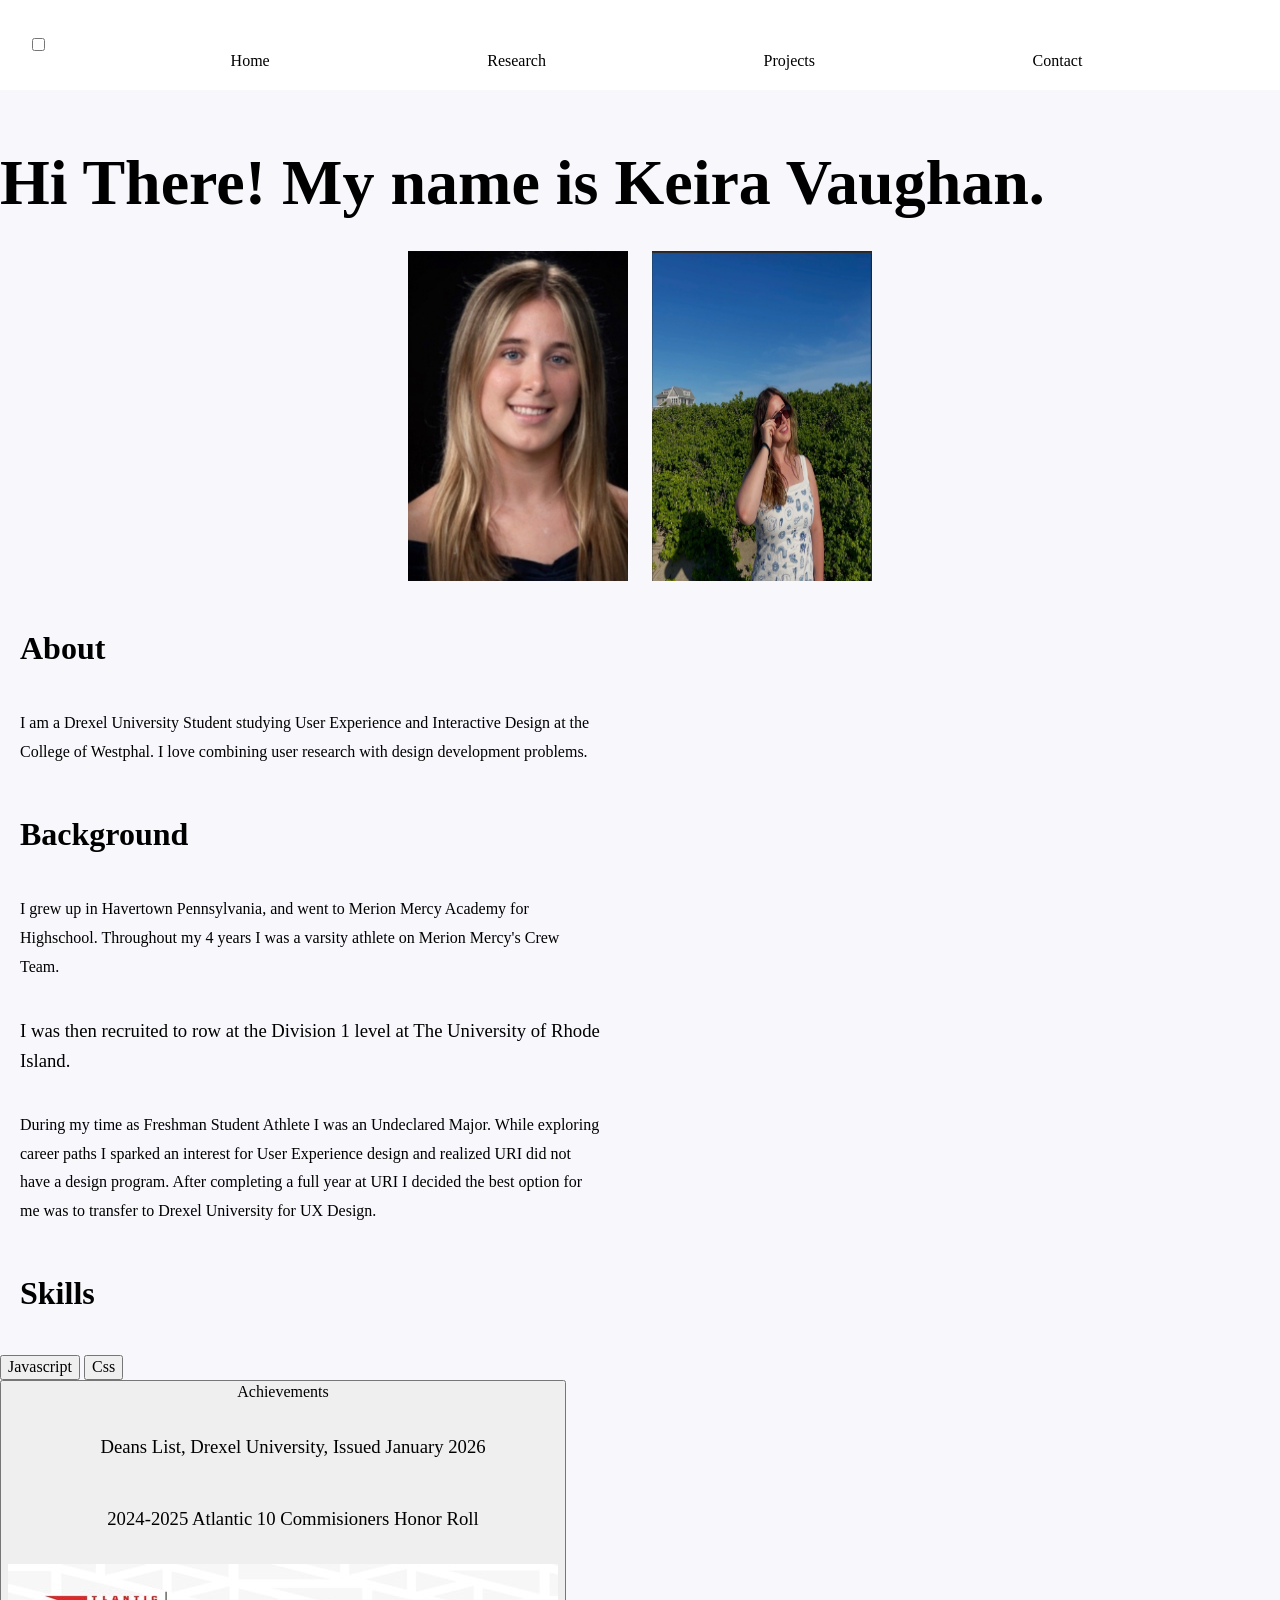
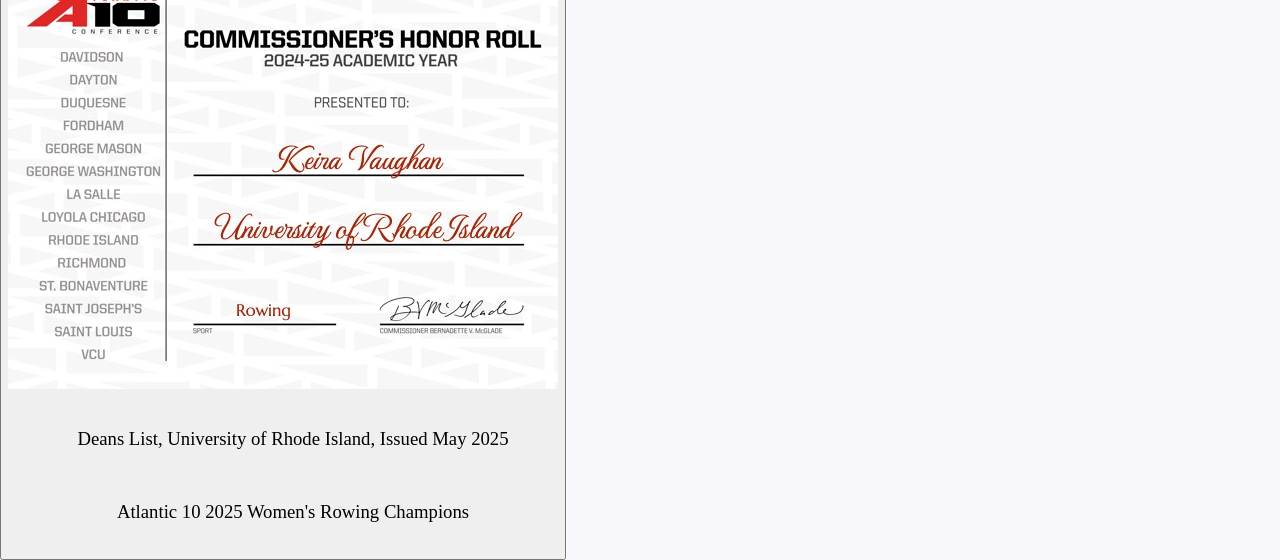
==== aboutme.html @ 8e91c322 "photos changes to code etc" ====
<!DOCTYPE html>
<html lang="en">
<head>
    <meta charset="UTF-8">
    <meta name="viewport" content="width=device-width, initial-scale=1.0">
    <title>About Me</title>
     <link rel="stylesheet" href="styles/normalize.css"> 
     <link rel="stylesheet" href="styles/style.css">
  
</head>
<body>
     <header class="site-header">
     <input type="checkbox" id="menu-toggle">
     <label for="menu-toggle" class="menu-icon">&#9776;</label>
        <nav class="site-nav">

      <ul class="nav-links">
               <li> <a href="index.html">Home</a> </li>
                
               <li><a href="research.html">Research</a></li>
                
               <li> <a href="projects.html">Projects</a></li>
                
              <li>  <a href="contact.html">Contact</a> </li>
            
            </ul>
        </nav>
    </header>
  <h1>Hi There! My name is Keira Vaughan.</h1>  
  <section class="about">

  <div class="about-container">

    <div class="about-images"> 
      <img 
      src="media/senior-portrait-small.jpg"
      srcset="media/senior-portrait-small.jpg 480w,
    media/senior-portrait-medium.jpg 600w,
   media/senior-portrait-large.png 1000w"
sizes="(max-width: 768px) 100vw, 50vw"
alt="Senior Portrait"
class="about-photo">

<img 
src="media/beachportrait-small.png"
srcset="media/beachportrait-small.png 480w,
media/beachportrait-medium.png 600w,
media/beachportrait-large.png 1000w"
sizes="(max-width: 768px) 100vw, 50vw"
alt="beachportrait"
class="about-photo">

</div>

    <div class="about-text">
      <h2>About</h2>
<p>I am a Drexel University Student studying User Experience and Interactive Design at the College of Westphal. I love combining user research with design development problems.</p>

<h2>Background</h2>
<p>I grew up in Havertown Pennsylvania, and went to Merion Mercy Academy for Highschool. Throughout my 4 years I was a varsity athlete on Merion Mercy's Crew Team. </p>
   <h3> I was then recruited to row at the Division 1 level at The University of Rhode Island.</h3>
   <p>During my time as Freshman Student Athlete I was an Undeclared Major. While exploring career paths I sparked an interest for User Experience design and realized URI did not have a design program. After completing a full year at URI I decided the best option for me was to transfer to Drexel University for UX Design. </p>

<h2>Skills</h2>
<button class="javascript"
id="javascript"
title="javascript">Javascript</button>
<button class="css"
id="css"
title="css">Css</button>
<button class="html"
id="html"




   <h2>Achievements</h2>
   <h3>Deans List, Drexel University, Issued January 2026</h3>
   <h3>2024-2025 Atlantic 10 Commisioners Honor Roll</h3>
  <img src="media/a10pic.jpg" alt="Commisioners Honor Roll">
  <h3>Deans List, University of Rhode Island, Issued May 2025</h3>
  <h3>Atlantic 10 2025 Women's Rowing Champions</h3>
</html>
---- styles/style.css ----
:root {
    --font-main:'Sora';
    --font-weight-light:300;
    --font-weight-regular:400;
    --font-weight-medium:500;
    --font-weight-semibold:600;
    --font-weight-bold:700;
    --font-weight-ExtraBold:800;
    --background: #F8F7FC;
    --background-dark:#2B2B33;
}
@media(prefers-color-scheme: dark){
 
    
    body{
       background-color:var(--background-dark);
    }
    p{
        color: var(--background)
    }
}
/*Sora Font Family*/
@font-face {
    font-family:'Sora';
         src: url('../fonts/sora/Sora-Thin.ttf') format('truetype'),
        url('../fonts/sora/Sora-Thin.woff2') format('woff2'),
         url('../fonts/sora/Sora-Thin.woff') format('woff');
    font-weight: 100;
    font-style: normal;
}
@font-face {
    font-family:'Sora';
        src: url('./fonts/sora/Sora-ExtraLight.ttf') format('truetype'),
                url('./fonts/sora/Sora-ExtraLight.woff2') format('woff2'),
                url('./fonts/sora/Sora-ExtraLight.woff') format('woff');
    font-weight: 200;
    font-style: normal;
}
@font-face {
    font-family:'Sora';
        src: url('./fonts/sora/Sora-Light.ttf') format('truetype'),
             url('./fonts/sora/Sora-Light.woff2') format('woff2'),
             url('./fonts/sora/Sora-Light.woff') format('woff');
    font-weight: 300;
    font-style: normal;
}
@font-face {
    font-family:'Sora';
        src: url('./fonts/sora/Sora-Regular.ttf') format('truetype'),
             url('./fonts/sora/Sora-Regular.woff2') format('woff2'),
             url('./fonts/sora/Sora-Regular.woff') format('woff');
    font-weight: 400;
    font-style: normal;
}
@font-face {
    font-family:'Sora';
        src: url('../fonts/sora/Sora-Medium.ttf') format('truetype'),
             url('../fonts/sora/Sora-Medium.woff2') format('woff2'),
             url('../fonts/sora/Sora-Medium.woff') format('woff');
    font-weight: 500;
    font-style: normal;
}
@font-face {
    font-family:'Sora';
        src: url('./fonts/sora/Sora-SemiBold.ttf') format('truetype'),
             url('./fonts/sora/Sora-SemiBold.woff2') format('woff2'),
             url('./fonts/sora/Sora-SemiBold.woff') format('woff');
    font-weight: 600;
    font-style: normal;
}
@font-face {
    font-family:'Sora';
        src: url('../fonts/sora/Sora-Bold.ttf') format('truetype'),
             url('../fonts/sora/Sora-Bold.woff2') format('woff2'),
            url('../fonts/sora/Sora-Bold.woff') format('woff');
    font-weight: 700;
    font-style: normal;
}
@font-face {
    font-family:'Sora';
        src: url('../fonts/sora/Sora-ExtraBold.ttf') format('truetype'),
             url('../fonts/sora/Sora-ExtraBold.woff2') format('woff2'),
             url('../fonts/sora/Sora-ExtraBold.woff') format('woff');
    font-weight: 800;
    font-style: normal;
}
/*end of font family*/

html { line-height: 1.15;
    -webkit-text-size-adjust: auto;
    background-color: var(--background);
}
@media (prefers-color-scheme: dark) {
    html{ background-color:var(--background-dark);
        color:var(var(--background-dark)) ;} 
}
.site-header{
position: sticky;
background-color: rgb(255, 255, 255);
padding: 1rem 2rem;
display: flex;
justify-content: space-between;
align-items: center;
}

.menu-toggle {
    font-size: 2rem;
    background: none;
    cursor: pointer;
}
.menu-icon {
    font-size: 2rem;
    cursor: pointer;
    color: rgb(147, 27, 227);
}
.site-nav{
    position: fixed;
    top: 0;
    right: -250px;
    width: 250px;
    height: 100%;
    background: white;opacity: 0.85;
    transition: right 0.7s ease-in-out;
 
}
.side-nav.open {
    right: 0;
}
.nav-links {
    list-style: none;
    padding: 0;
    margin: 0;
    display: flex;
   gap: 2rem;
   flex-direction: column;
   margin-top: 2rem;
}
#menu-toggle:checked + .menu-icon + .site-nav {
    right: 0;
}

.nav-links a{
    text-decoration: none;
    color: black;
    position: relative;
    transition: background-color 0.3s ease, color 0.3s ease;
}
.nav-links a::after{
content: "";
position: absolute;
left: 0;
bottom: 0;
width: 0%;
height: 2px;
background-color: rgb(147, 27, 227);
transition: width 0.4s ease-in-out;
}

@media (min-width: 480px) {
    .site-nav {
        position: static;
        width: 100%;
        height: auto;
        background: none;
        opacity: 1;
        display: flex;
        justify-content: space-evenly;
       
    }
    .menu-icon {
        display: none;
    }
    .nav-links{
        flex-direction: row;
        justify-content: space-evenly;
        width: 100%;
    }
}
.nav-links a:hover::after {
  width: 100%;
}


.hero{
background-image:url("../media/blackplastic.png");
background-size:cover;
background-position:top;
padding: 6rem 0.5rem;
margin: 0 auto;
max-width: 1200px;
color:#ffffff;
text-shadow:3px 0.5px 6px #5E2BC7;
border-radius: 0.2rem;
display: flex;
align-items: center;
}
.hero-title{
    font-family: 'Sora';
    font-weight: 800;
    font-size: 8rem;
    line-height: 0.95;
    letter-spacing: 0.05em;
    text-align: left;
    margin: 0;

}
@media (max-width: 800px){
.hero-title{
    font-size:4rem;
}
}

@media (max-width: 600px){
.hero-title{
    font-size:2rem;
}
}
body {
    font-family: 'Sora';
    font-weight: 400;
   margin: 0;
   line-height: 1.6;
   background: var(--background);
}
.container{
max-width:1200px;
margin:0 auto;
padding:0 1.5rem;
}
h1 {
  font-family: 'Sora';
  font-size: 4rem;
    font-weight:var(--font-weight-ExtraBold);
   position: center;
    margin-bottom: 1rem;
}
h2 {
    font-weight:var(--font-weight-semibold);
    margin-left: 10px;
    padding-left: 10px;
    font-size: 2rem;
    padding-bottom: 0.5rem;
    padding-top: 1rem;
}


h3 {
    font-weight:var(--font-weight-medium);
    margin-left: 10px;
    padding-left: 10px;
    padding-bottom: 1rem;
    padding-top: 1rem;
}
p {
    font-weight:var(--font-weight-regular);
    position: relative;
    margin-left: 10px;
    line-height: 1.8;
    padding-left: 10px;
}
li {
    font-weight:var(--font-weight-regular);
    position: relative;
    margin-left: 10px;
    padding-left: 10px;
    line-height: 1.6;
}
ul{
    font-weight:var(--font-weight-regular);
    position: relative;
    margin-left: 10px;
    padding-left: 10px;
    line-height: 1.6;
}

.video-container {
  position: relative;
  overflow: hidden;
  width: 100%;
  max-width: 700px;
  padding-top: 56.25%; 
}

.video-container video {
  position: absolute;
  top: 0;
  left: 0;
  width: 50%;
  height: 100%;
}
.featured-grid{
display:grid;
gap: 3rem;
grid-template-columns: 1fr;
background-color: #e9e9e9 ;
}
.featured-grid img {
    max-width: 100%;
    height: auto;
    display: block;
}
@media (min-width: 400px) {
    .featured-grid {
        grid-template-columns: 1fr 1fr;
        align-items: center;
    }
}
img {
  max-width: 100%;
  height: auto;
}
.about-images {
    display: flex;
    gap: 1.5rem;
    flex-wrap: wrap;
  justify-content: center;
}
.about-photo {
    width: 220px;
}
@media (max-width: 768px) {

  .about-images {
    flex-direction: column;
    align-items: center;
  }

}

.project-card {
    box-shadow:#ffffff;
    background-color: #F8F7FC;
    padding: 1.5rem;
    box-shadow: 0 4px 10px #7A3FF2;
    transition: transform 0.2s ease, box-shadow 0.2s ease;
    border-radius:10px;
}
.project-card:hover{
    box-shadow:0 4px 10px #5E2BC7;
    transition: transform 0.3s ease-in-out, box-shadow 0.2s ease-in-out;
    transform: translateY(-3px);
}
.project-card img{
    width:100%;
    max-width:400px;
    height:auto;
    display:block;
}
.ppt{
    width:auto;
    height: auto;
    display:flex;
}

.project-container {
    display:grid;
    grid-template-columns: repeat(auto-fit, minmax(300px, 1fr));
    gap:2rem;
    padding:2rem;
    max-width:1200px;
    margin:auto;
    background-color:#ded7e1;
}
.contact-form-wrapper{
    background-color:#4d98ec;
    padding: 15px;
    border: 3px solid #F6874A;
    border-radius: 15px;
    border-color: #F6874A;
    position: sticky;
}
.contact-form-wrapper form {
    display: flex;
    flex-direction: column;
}

.contact-form-wrapper label {
    margin-top: 10px;
    color: white;
    font-weight: bold;
}

.contact-form-wrapper input,
.contact-form-wrapper textarea{
    margin-top: 5px;
    padding: 10px;
    width: 100%;
   box-sizing:border-box;
   border-top: 2px solid #F6874A;
   border-radius: 5px;
}
.contact-form-wrapper button {
background-color:#ff7b34;
padding: 12px;
margin-top: 10px;
color: white;
font-weight: 700;
font-size: larger;

}
.contact-form-wrapper button:hover{
    transform: translateY(3px);
    transition: 0.3s ease-in-out 0.1s;
   
}
.about-text{
max-width:600px;
}
.overview{
    display: grid;
    grid-template-columns: repeat(3,1fr);
    gap:2rem;
    padding:1.5rem;
    border-radius: 0.5rem;
    color:#5E2BC7;
    background-color: #f0eded;
}
.overview-item h3{
    margin-bottom: 0.4rem;
    font-weight: 600;
}
.overview-item p{
    margin:0;
}
@media (max-width:700px){
    .overview{
        grid-template-columns: 1fr;
    }
}
.evaluation{
    display: grid;
    grid-template-columns:(3,3,3);
    gap:2rem;
    padding:1.5rem;
    line-height:1.5;
    border-radius: 0.5rem;
    color:#5E2BC7;
    background-color: #f0eded;
}
.evaluation-item h3{
    margin-bottom: 0.4rem;
    font-weight: 600;
}
.evaluation-item p{
    margin:0;
}
@media (max-width:700px){
    .evaluation{
        grid-template-columns: 3fr;
        grid-template-rows: 3fr;
    }
}
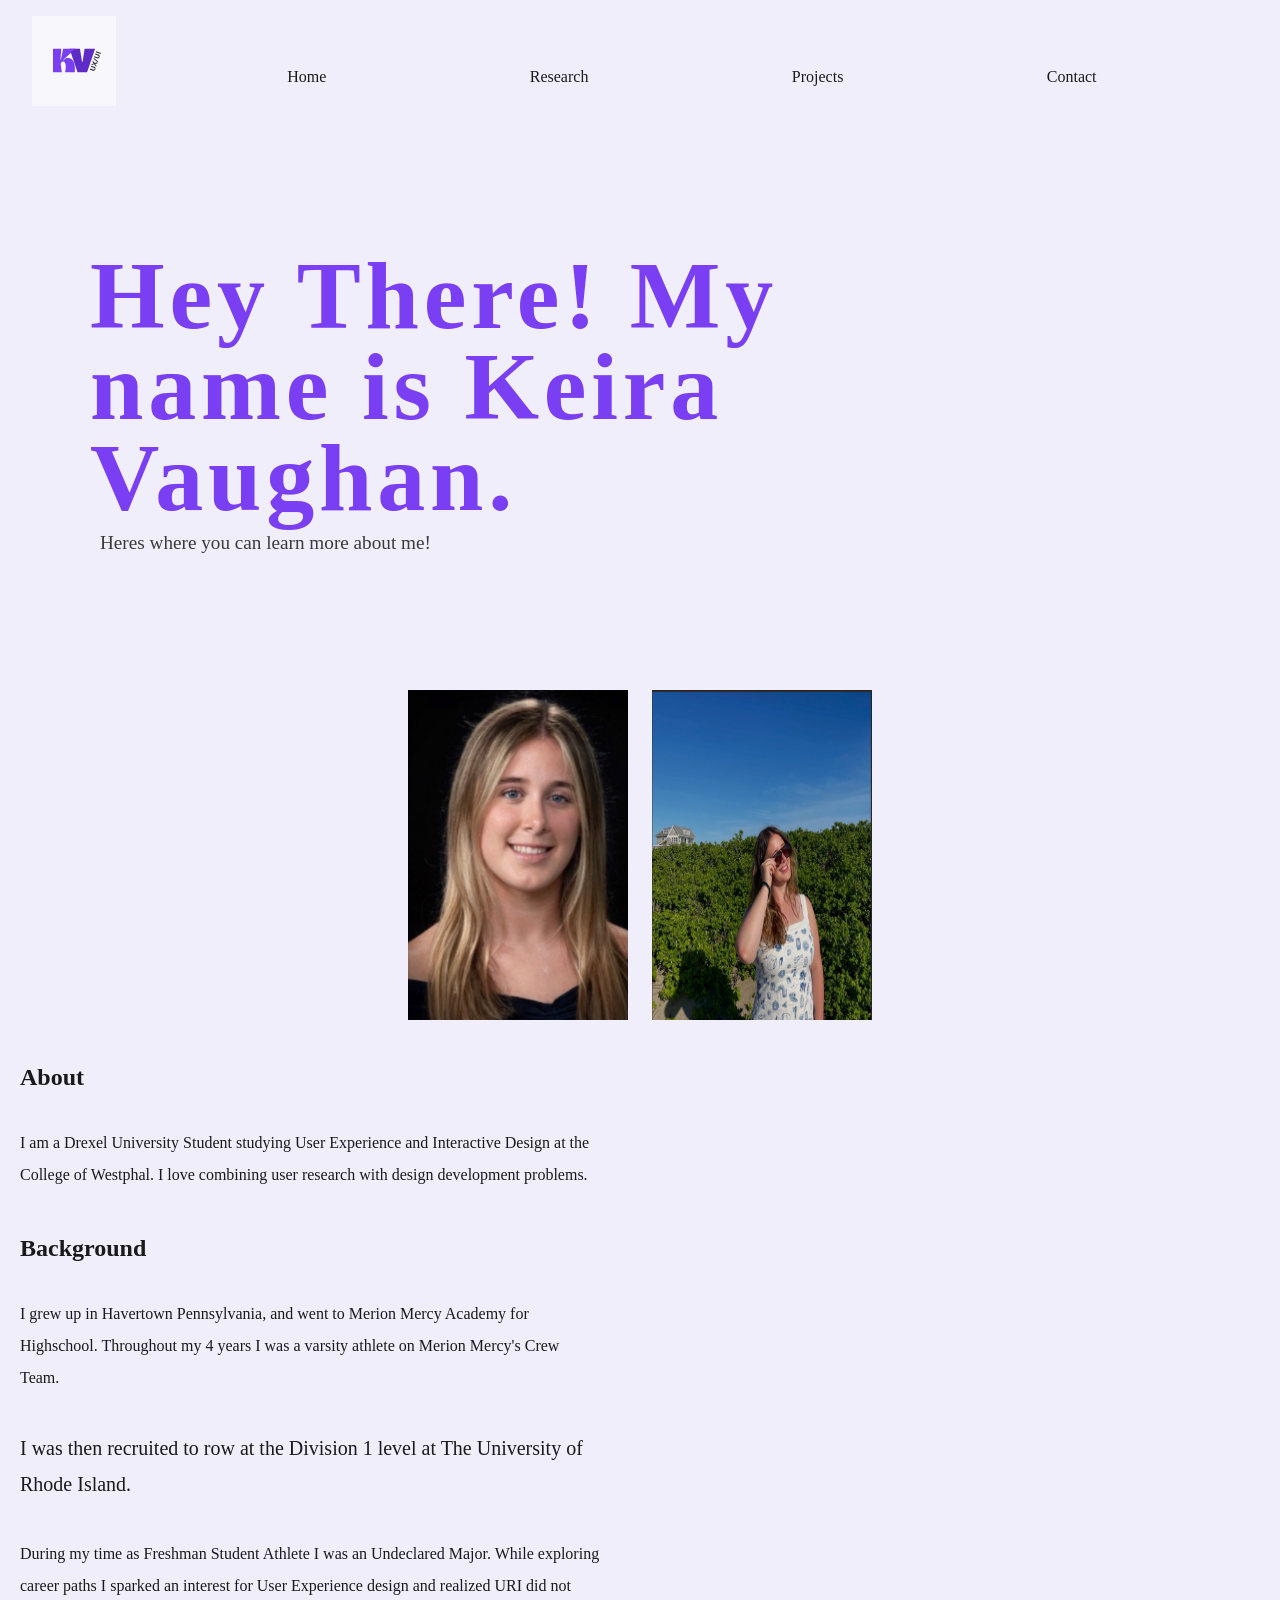
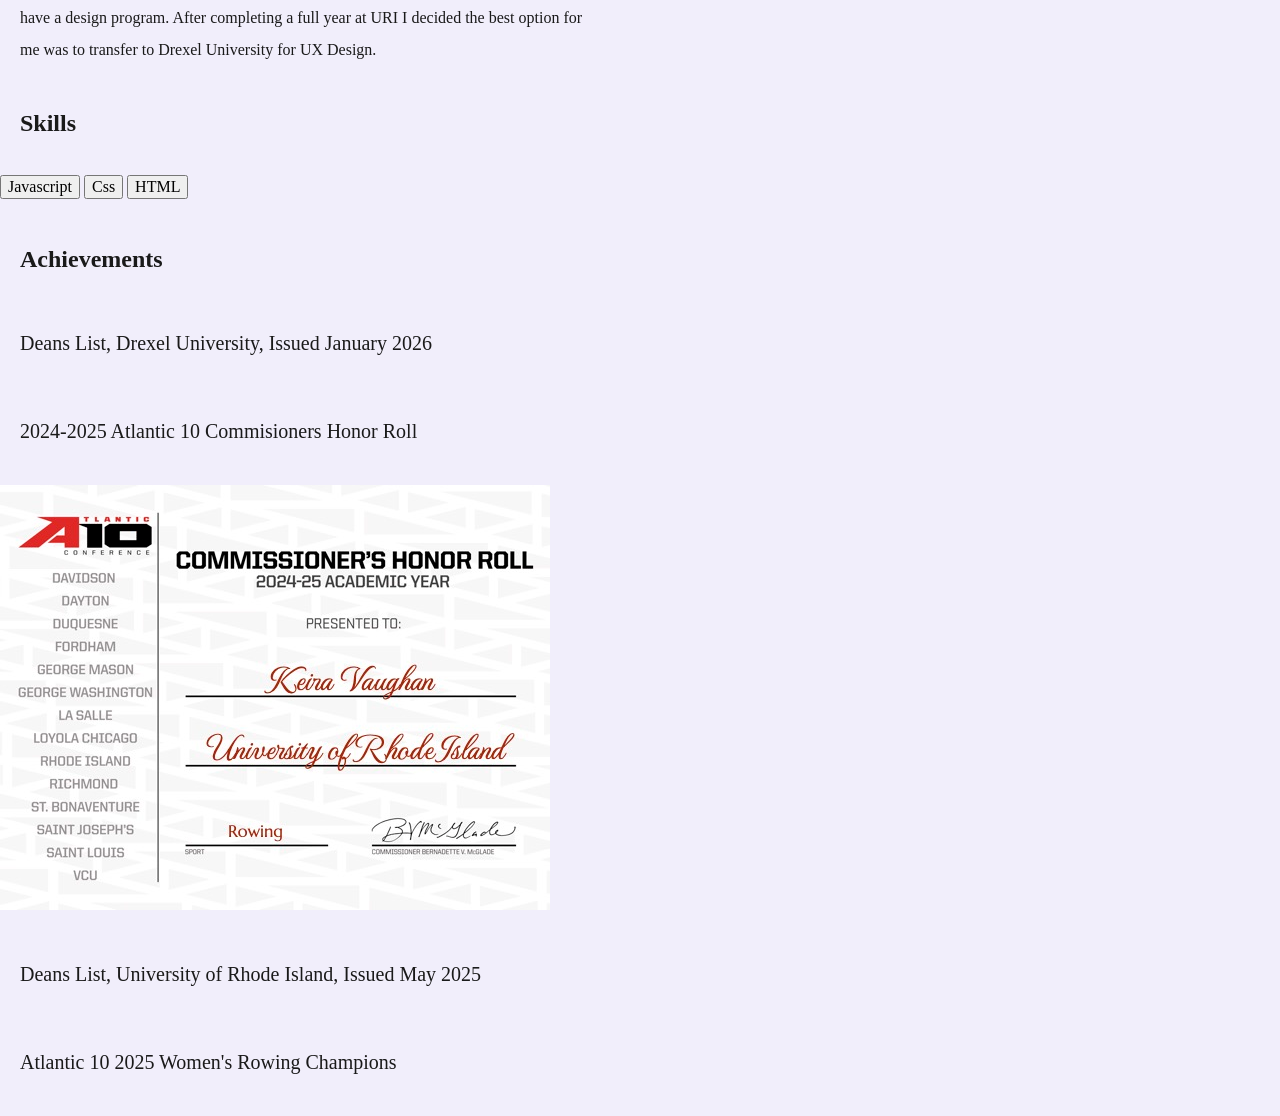
==== commit 5a7bc638: "Run through validator Changes to structure and fixed issues with navigation buttons etc" ====
--- a/aboutme.html
+++ b/aboutme.html
@@ -10,10 +10,15 @@
 </head>
 <body>
      <header class="site-header">
-     <input type="checkbox" id="menu-toggle">
+     <div class="logo">
+        <img src="media/lightlog.svg" alt="Light KV ux/ui logo" class="light-logo">
+        <img src="media/darklogo.svg" alt="Dark KV ux/ui logo" class="dark-logo">
+     </div>
+     
+      <input type="checkbox" id="menu-toggle">
      <label for="menu-toggle" class="menu-icon">&#9776;</label>
         <nav class="site-nav">
-
+<label for="menu-toggle" class="close-menu">X</label>
       <ul class="nav-links">
                <li> <a href="index.html">Home</a> </li>
                 
@@ -26,11 +31,17 @@
             </ul>
         </nav>
     </header>
-  <h1>Hi There! My name is Keira Vaughan.</h1>  
+    <section class="hero"> 
+        <h1 class="hero-title">
+       Hey There! My name is Keira Vaughan.</h1>
+            <p class="hero-subtext">
+                Heres where you can learn more about me!</p>
+    </section>
+<main>
   <section class="about">
 
   <div class="about-container">
-
+  </div>
     <div class="about-images"> 
       <img 
       src="media/senior-portrait-small.jpg"
@@ -40,7 +51,7 @@
 sizes="(max-width: 768px) 100vw, 50vw"
 alt="Senior Portrait"
 class="about-photo">
-
+    
 <img 
 src="media/beachportrait-small.png"
 srcset="media/beachportrait-small.png 480w,
@@ -60,7 +71,8 @@
 <p>I grew up in Havertown Pennsylvania, and went to Merion Mercy Academy for Highschool. Throughout my 4 years I was a varsity athlete on Merion Mercy's Crew Team. </p>
    <h3> I was then recruited to row at the Division 1 level at The University of Rhode Island.</h3>
    <p>During my time as Freshman Student Athlete I was an Undeclared Major. While exploring career paths I sparked an interest for User Experience design and realized URI did not have a design program. After completing a full year at URI I decided the best option for me was to transfer to Drexel University for UX Design. </p>
-
+   </div> 
+  </section>
 <h2>Skills</h2>
 <button class="javascript"
 id="javascript"
@@ -69,7 +81,7 @@
 id="css"
 title="css">Css</button>
 <button class="html"
-id="html"
+id="html" title="html">HTML</button>
 
 
 
@@ -80,4 +92,6 @@
   <img src="media/a10pic.jpg" alt="Commisioners Honor Roll">
   <h3>Deans List, University of Rhode Island, Issued May 2025</h3>
   <h3>Atlantic 10 2025 Women's Rowing Champions</h3>
-</html>+</main>
+</body>
+  </html>
--- a/styles/style.css
+++ b/styles/style.css
@@ -1,24 +1,58 @@
 :root {
     --font-main:'Sora';
+    --font-weight-thin:100;
     --font-weight-light:300;
     --font-weight-regular:400;
     --font-weight-medium:500;
     --font-weight-semibold:600;
     --font-weight-bold:700;
     --font-weight-ExtraBold:800;
-    --background: #F8F7FC;
-    --background-dark:#2B2B33;
-}
-@media(prefers-color-scheme: dark){
+    --background: #f1eefb;
+   
+    --text-main: #1A1A1A;
+    --cards:#FFFF;
+    --text-secondary:#3a3a3a;
+    --primary: #7A3FF2;
+    --primary-hover: #5E2BC7;
+    --accent-support:#F6874A;
+    --info: #4A90E2;
+    --text-shadow:#b5fbff;
+     --link-color: #7A3FF2;
+  --link-hover: #5E2BC7;
+  --container:#f1eefb;
+
  
+}
+@media (prefers-color-scheme: dark) {
+ :root {
+    --background-dark:#2f2f37;
+    --text-color-dark:#ffff;
+    --background:#2B2B33;
+    --text-color:#ffff;
+    --text-main:#FFFF;
+    --text-secondary:#A6A6A6;
+    --primary:#9961FF;
+    --primary-hover:#B48AFF;
+     --accent-support:#FFA56C;
+     --secondary-text:#b1b1b1;
+     --cards:hsl(0, 2%, 12%);
+     --info:#6AB0FF;
+      --link-color: #9961FF;
+    --link-hover: #B48AFF;
+    --container:#000000;
+     
+
+ }
+} 
+@media (prefers-color-scheme: dark){
+    .light-logo{ display: none; }
+    .dark-logo{ display: block; }
+}
+@media (prefers-color-scheme: light){
+    .dark-logo{display: none; }
+    .light-logo{display:block; }
+}
     
-    body{
-       background-color:var(--background-dark);
-    }
-    p{
-        color: var(--background)
-    }
-}
 /*Sora Font Family*/
 @font-face {
     font-family:'Sora';
@@ -92,34 +126,41 @@
 }
 @media (prefers-color-scheme: dark) {
     html{ background-color:var(--background-dark);
-        color:var(var(--background-dark)) ;} 
-}
+    } 
+       .project-card{ background-color: var(--background-dark);
+    }
+       
+    } 
+
+
 .site-header{
 position: sticky;
-background-color: rgb(255, 255, 255);
+background-color:var(--background);
 padding: 1rem 2rem;
 display: flex;
 justify-content: space-between;
 align-items: center;
 }
 
-.menu-toggle {
+#menu-toggle {
     font-size: 2rem;
     background: none;
     cursor: pointer;
+    display: none;
 }
 .menu-icon {
     font-size: 2rem;
+
     cursor: pointer;
     color: rgb(147, 27, 227);
 }
 .site-nav{
     position: fixed;
     top: 0;
-    right: -250px;
-    width: 250px;
-    height: 100%;
-    background: white;opacity: 0.85;
+    right: -100%;
+    width: 50%;
+    height: 100vh;
+    background: var(--background);
     transition: right 0.7s ease-in-out;
  
 }
@@ -138,10 +179,13 @@
 #menu-toggle:checked + .menu-icon + .site-nav {
     right: 0;
 }
+#menu-toggle:checked + .menu-icon + .site-nav .close-menu {
+  display: block;
+}
 
 .nav-links a{
     text-decoration: none;
-    color: black;
+    color: var(--text-main);
     position: relative;
     transition: background-color 0.3s ease, color 0.3s ease;
 }
@@ -156,7 +200,7 @@
 transition: width 0.4s ease-in-out;
 }
 
-@media (min-width: 480px) {
+@media (min-width: 1110px) {
     .site-nav {
         position: static;
         width: 100%;
@@ -164,63 +208,131 @@
         background: none;
         opacity: 1;
         display: flex;
-        justify-content: space-evenly;
+        background-color: var(--background);
+       justify-content: space-evenly;
        
     }
-    .menu-icon {
-        display: none;
-    }
+  
     .nav-links{
         flex-direction: row;
         justify-content: space-evenly;
         width: 100%;
+
+    }
+    .menu-icon,
+    #menu-toggle,
+    .close-menu{
+        display: none;
+        
     }
 }
 .nav-links a:hover::after {
   width: 100%;
 }
-
+.close-menu {
+  font-size: 1rem;  
+  display: none;
+  text-align: left;
+  padding: 1rem;
+
+}
+/* Logo light vs dark*/
+
+.dark-logo {
+    display:none;
+}
+
+@media (prefers-color-scheme: dark) {
+   .light-logo{ display: none; 
+}
+    .dark-logo {display: block; 
+    }
+    
+}
+.logo img {
+    height: 90px;
+    width: auto;
+}
 
 .hero{
-background-image:url("../media/blackplastic.png");
+background-image:url("../media/white-plastic.png");
 background-size:cover;
 background-position:top;
-padding: 6rem 0.5rem;
+padding: 8rem 2rem;
 margin: 0 auto;
-max-width: 1200px;
-color:#ffffff;
-text-shadow:3px 0.5px 6px #5E2BC7;
+max-width: 1100px;
+color:var(--text-main);
+text-shadow:3px 0.5px 6px var(--secondary-text);
 border-radius: 0.2rem;
 display: flex;
-align-items: center;
+flex-direction: column;
+justify-content: center;
+align-items: flex-start;
 }
 .hero-title{
     font-family: 'Sora';
     font-weight: 800;
-    font-size: 8rem;
+    font-size: 6rem;
+    max-width: 900px;
     line-height: 0.95;
     letter-spacing: 0.05em;
     text-align: left;
     margin: 0;
 
 }
+.hero-subtext {
+    font-family:'Sora';
+font-size: 1.2rem;
+max-width: 900px;
+margin-top: 1.5rem;
+color: var(--text-secondary);
+text-align: left;
+margin: 0;
+}
+
+@media (max-width:1000px){
+.hero-title{
+    font-size:5rem;
+}
+}
+
 @media (max-width: 800px){
 .hero-title{
     font-size:4rem;
 }
 }
-
 @media (max-width: 600px){
 .hero-title{
+    font-size:3rem;
+}
+}
+@media (max-width: 400px){
+.hero-title{
     font-size:2rem;
 }
 }
+@media (prefers-color-scheme: dark) {
+  .hero {
+    background-image: url("../media/blackplastic.png");
+    color: var(--text-color-dark);
+}
+}
+@media (prefers-color-scheme: light){
+    .hero{
+        color: var(--primary);
+        
+    }
+}
+
+
+
 body {
     font-family: 'Sora';
     font-weight: 400;
    margin: 0;
-   line-height: 1.6;
+   line-height: 1.8;
    background: var(--background);
+   color: var(--text-main);
 }
 .container{
 max-width:1200px;
@@ -229,16 +341,16 @@
 }
 h1 {
   font-family: 'Sora';
-  font-size: 4rem;
+  font-size: 2rem;
     font-weight:var(--font-weight-ExtraBold);
-   position: center;
+   text-align: center;
     margin-bottom: 1rem;
 }
 h2 {
     font-weight:var(--font-weight-semibold);
     margin-left: 10px;
     padding-left: 10px;
-    font-size: 2rem;
+    font-size: 1.5rem;
     padding-bottom: 0.5rem;
     padding-top: 1rem;
 }
@@ -246,6 +358,7 @@
 
 h3 {
     font-weight:var(--font-weight-medium);
+    font-size: 1.25rem;
     margin-left: 10px;
     padding-left: 10px;
     padding-bottom: 1rem;
@@ -253,17 +366,17 @@
 }
 p {
     font-weight:var(--font-weight-regular);
-    position: relative;
+    font-size: 1rem;
     margin-left: 10px;
-    line-height: 1.8;
+    line-height: 2.0;
     padding-left: 10px;
 }
 li {
-    font-weight:var(--font-weight-regular);
+    font-weight:var(--font-weight-medium);
     position: relative;
     margin-left: 10px;
     padding-left: 10px;
-    line-height: 1.6;
+    line-height: 1.9;
 }
 ul{
     font-weight:var(--font-weight-regular);
@@ -292,7 +405,7 @@
 display:grid;
 gap: 3rem;
 grid-template-columns: 1fr;
-background-color: #e9e9e9 ;
+background-color: var(--background);
 }
 .featured-grid img {
     max-width: 100%;
@@ -328,15 +441,15 @@
 }
 
 .project-card {
-    box-shadow:#ffffff;
-    background-color: #F8F7FC;
+    box-shadow:0 4px 10px #ffffff;
+    background-color:var(--cards);
     padding: 1.5rem;
-    box-shadow: 0 4px 10px #7A3FF2;
+    box-shadow: 0 4px 10px var(--text-shadow);
     transition: transform 0.2s ease, box-shadow 0.2s ease;
     border-radius:10px;
 }
 .project-card:hover{
-    box-shadow:0 4px 10px #5E2BC7;
+    box-shadow:0 4px 10px var(--primary-hover);
     transition: transform 0.3s ease-in-out, box-shadow 0.2s ease-in-out;
     transform: translateY(-3px);
 }
@@ -359,50 +472,9 @@
     padding:2rem;
     max-width:1200px;
     margin:auto;
-    background-color:#ded7e1;
-}
-.contact-form-wrapper{
-    background-color:#4d98ec;
-    padding: 15px;
-    border: 3px solid #F6874A;
-    border-radius: 15px;
-    border-color: #F6874A;
-    position: sticky;
-}
-.contact-form-wrapper form {
-    display: flex;
-    flex-direction: column;
-}
-
-.contact-form-wrapper label {
-    margin-top: 10px;
-    color: white;
-    font-weight: bold;
-}
-
-.contact-form-wrapper input,
-.contact-form-wrapper textarea{
-    margin-top: 5px;
-    padding: 10px;
-    width: 100%;
-   box-sizing:border-box;
-   border-top: 2px solid #F6874A;
-   border-radius: 5px;
-}
-.contact-form-wrapper button {
-background-color:#ff7b34;
-padding: 12px;
-margin-top: 10px;
-color: white;
-font-weight: 700;
-font-size: larger;
-
-}
-.contact-form-wrapper button:hover{
-    transform: translateY(3px);
-    transition: 0.3s ease-in-out 0.1s;
-   
-}
+    background-color:var(--container)
+}
+
 .about-text{
 max-width:600px;
 }
@@ -429,7 +501,7 @@
 }
 .evaluation{
     display: grid;
-    grid-template-columns:(3,3,3);
+    grid-template-columns:repeat(3, 1fr);
     gap:2rem;
     padding:1.5rem;
     line-height:1.5;
@@ -449,4 +521,78 @@
         grid-template-columns: 3fr;
         grid-template-rows: 3fr;
     }
+}
+a{
+    color: var(--link-color);
+    text-decoration: none;
+    position: relative;
+    transition: background-color 0.3s ease, color 0.3s ease;
+    
+}
+@media (prefers-color-scheme: dark){
+    a{
+        color: var(--link-color);
+    }
+}
+a:hover{ 
+    color: var(--link-hover);
+     content: "";
+position: absolute;
+left: 0;
+    position: relative;
+    transition: background-color 0.3s ease, color 0.3s ease;
+    bottom: 0;
+width: 0%;
+height: 2px;
+background-color: var(--accent-support);
+transition: width 0.4s ease-in-out;
+
+}
+/*.vscode,
+.adobeprmr,
+.adobephotoshop,
+.figma,
+.canva,
+.javascript,
+.css,
+.html,
+.adobeillustrator
+{
+    padding: 1rem;
+    display: grid;
+    columns: 3;
+    size: 2rem;
+    background-color: var(--primary-hover);
+    color: var(--background);
+     grid-template-columns: 1fr;
+     width:100%;
+    max-width:400px;
+    height:auto;
+} */
+.skills{
+    display: grid;
+    grid-template-columns: repeat(auto-fit, minmax(200px, 1fr));
+    gap: 1rem;
+    max-width: 700px;
+    margin: 0 auto;
+}
+.skills button {
+    padding: 1rem;
+    background-color: var(--primary-hover);
+    color: var(--background);
+    border: none;
+    border-radius: 8px;
+    cursor: pointer;
+    font-size: 1rem;
+}
+@media (max-width: 800px) {
+    .skills {
+        grid-template-columns: repeat(2, 1fr);
+    }
+}
+
+@media (max-width: 500px) {
+    .skills {
+        grid-template-columns: 1fr;
+    }
 }
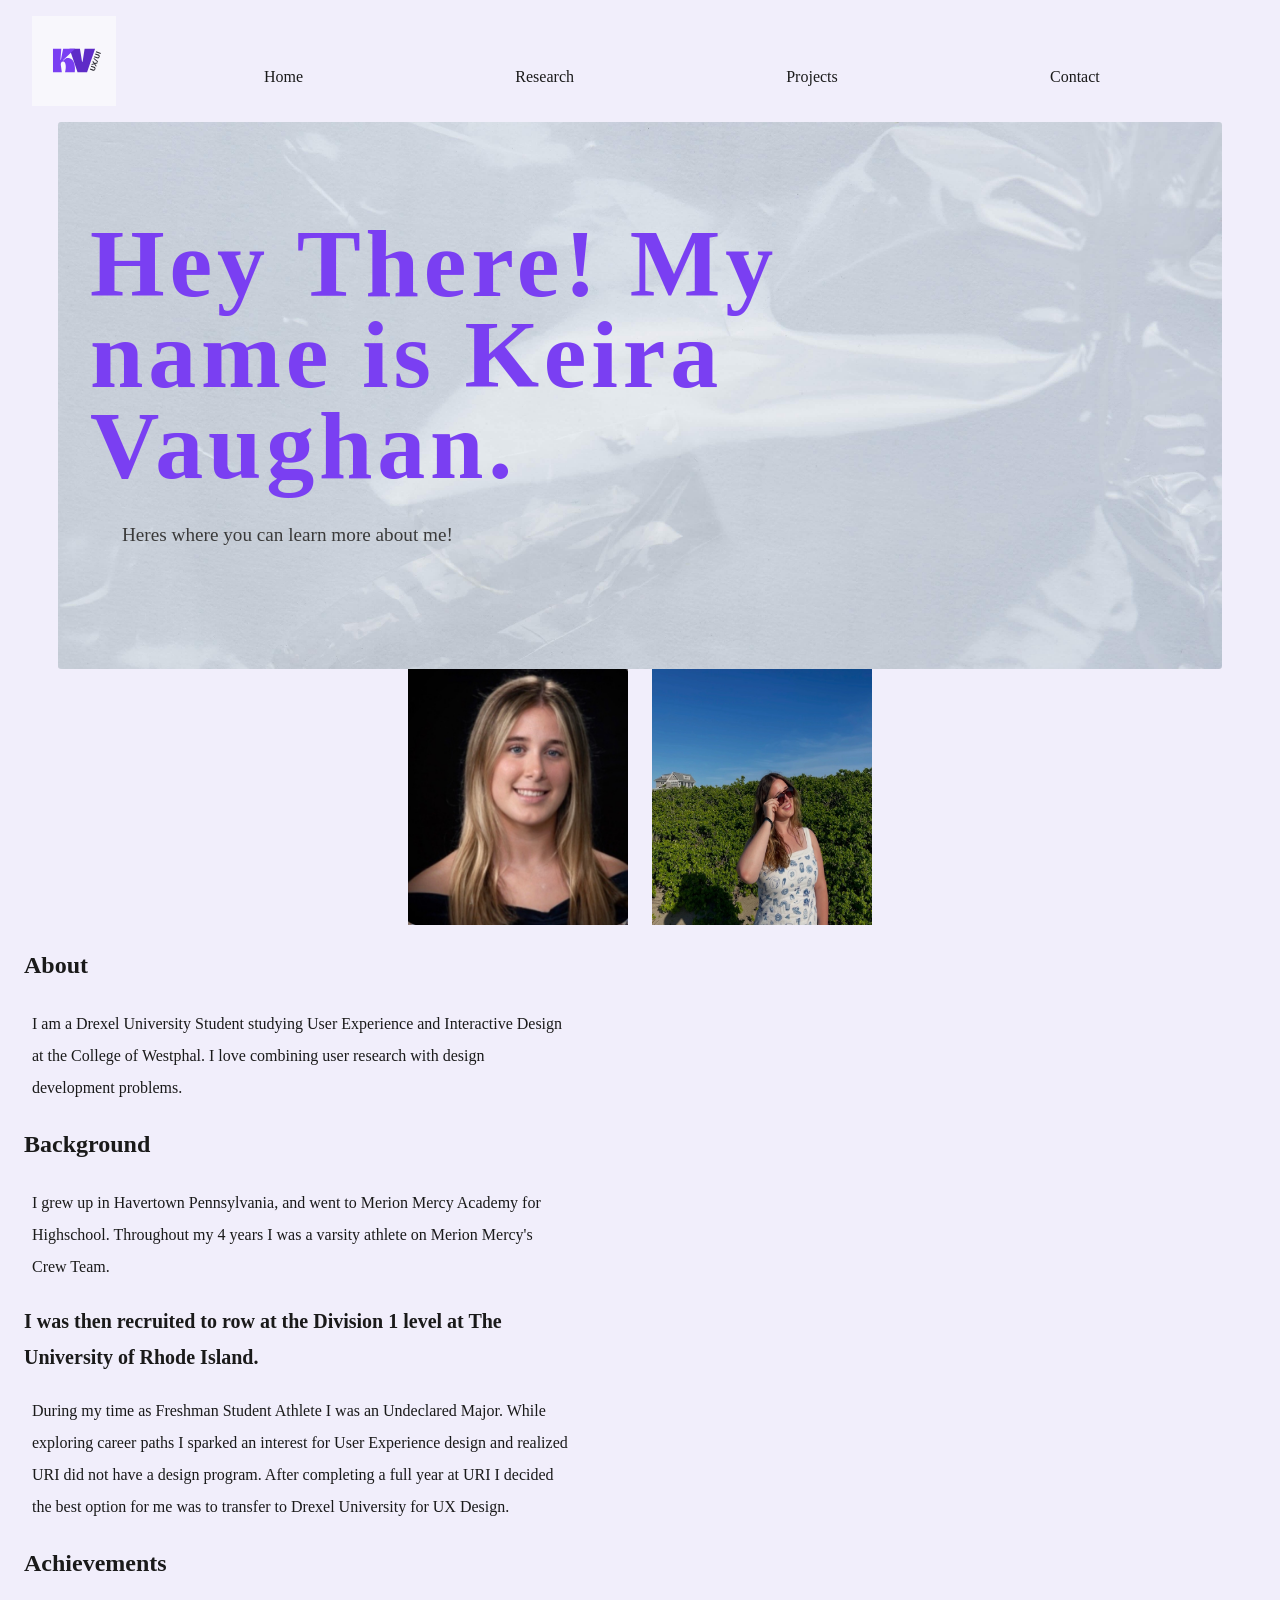
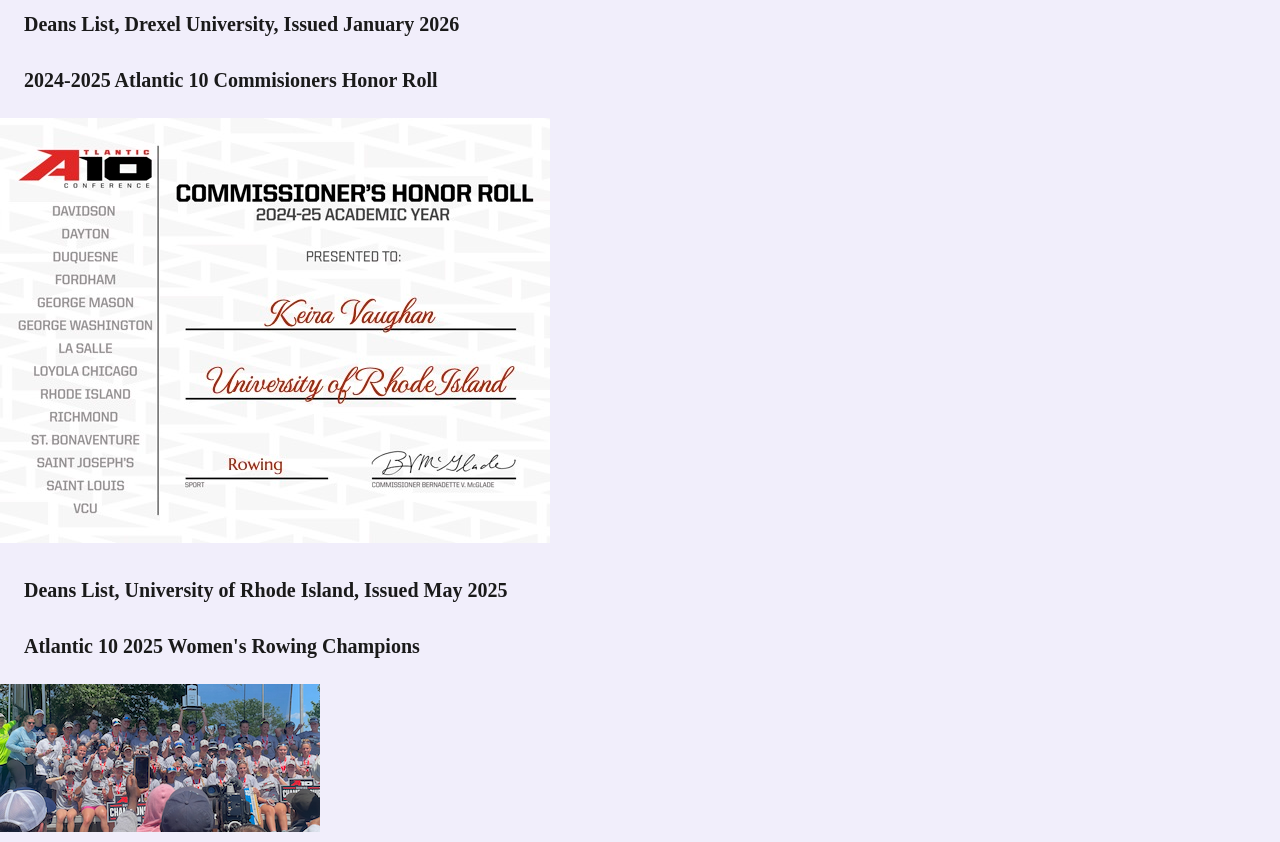
==== commit 648c88d3: "Changes to photos, code erros, removal of one html page Project1.html only included my research powe" ====
--- a/aboutme.html
+++ b/aboutme.html
@@ -44,20 +44,24 @@
   </div>
     <div class="about-images"> 
       <img 
-      src="media/senior-portrait-small.jpg"
+      
       srcset="media/senior-portrait-small.jpg 480w,
     media/senior-portrait-medium.jpg 600w,
-   media/senior-portrait-large.png 1000w"
-sizes="(max-width: 768px) 100vw, 50vw"
+   media/senior-portrait-large.jpg 1000w"
+sizes="(max-width: 768px) 100vw, 
+(max-width:1000px) 50vw, 30vw"
+src="media/senior-portrait-large.jpg"
 alt="Senior Portrait"
 class="about-photo">
     
 <img 
+
+srcset="media/beachportrait-small.png 480w,
+media/beachportrait-medium.jpg 600w,
+media/beachportrait-large.jpg 1000w"
+sizes="(max-width: 768px) 100vw,
+(max-width:1000px) 50vw, 33vw"
 src="media/beachportrait-small.png"
-srcset="media/beachportrait-small.png 480w,
-media/beachportrait-medium.png 600w,
-media/beachportrait-large.png 1000w"
-sizes="(max-width: 768px) 100vw, 50vw"
 alt="beachportrait"
 class="about-photo">
 
@@ -73,18 +77,6 @@
    <p>During my time as Freshman Student Athlete I was an Undeclared Major. While exploring career paths I sparked an interest for User Experience design and realized URI did not have a design program. After completing a full year at URI I decided the best option for me was to transfer to Drexel University for UX Design. </p>
    </div> 
   </section>
-<h2>Skills</h2>
-<button class="javascript"
-id="javascript"
-title="javascript">Javascript</button>
-<button class="css"
-id="css"
-title="css">Css</button>
-<button class="html"
-id="html" title="html">HTML</button>
-
-
-
 
    <h2>Achievements</h2>
    <h3>Deans List, Drexel University, Issued January 2026</h3>
@@ -92,6 +84,7 @@
   <img src="media/a10pic.jpg" alt="Commisioners Honor Roll">
   <h3>Deans List, University of Rhode Island, Issued May 2025</h3>
   <h3>Atlantic 10 2025 Women's Rowing Champions</h3>
+  <img src="media/a-10copy.png" class="a-10champs" alt="My team winning the atlantic 10 rowing champinoship">
 </main>
 </body>
   </html>
--- a/styles/style.css
+++ b/styles/style.css
@@ -25,8 +25,7 @@
 }
 @media (prefers-color-scheme: dark) {
  :root {
-    --background-dark:#2f2f37;
-    --text-color-dark:#ffff;
+    
     --background:#2B2B33;
     --text-color:#ffff;
     --text-main:#FFFF;
@@ -35,23 +34,31 @@
     --primary-hover:#B48AFF;
      --accent-support:#FFA56C;
      --secondary-text:#b1b1b1;
-     --cards:hsl(0, 2%, 12%);
+     --cards:#09090A;
      --info:#6AB0FF;
       --link-color: #9961FF;
     --link-hover: #B48AFF;
     --container:#000000;
-     
-
- }
-} 
-@media (prefers-color-scheme: dark){
-    .light-logo{ display: none; }
-    .dark-logo{ display: block; }
-}
+ } 
+  html{ background-color:var(--background-dark);
+    } 
+       .project-card{ background-color: var(--background-dark);
+    }
+       
+    } 
+    .light-logo {
+    display: none;
+  }
+
+  .dark-logo {
+    display: block;
+  }
+
+ 
 @media (prefers-color-scheme: light){
     .dark-logo{display: none; }
     .light-logo{display:block; }
-}
+} 
     
 /*Sora Font Family*/
 @font-face {
@@ -64,25 +71,25 @@
 }
 @font-face {
     font-family:'Sora';
-        src: url('./fonts/sora/Sora-ExtraLight.ttf') format('truetype'),
-                url('./fonts/sora/Sora-ExtraLight.woff2') format('woff2'),
-                url('./fonts/sora/Sora-ExtraLight.woff') format('woff');
+        src: url('../fonts/sora/Sora-ExtraLight.ttf') format('truetype'),
+                url('../fonts/sora/Sora-ExtraLight.woff2') format('woff2'),
+                url('../fonts/sora/Sora-ExtraLight.woff') format('woff');
     font-weight: 200;
     font-style: normal;
 }
 @font-face {
     font-family:'Sora';
-        src: url('./fonts/sora/Sora-Light.ttf') format('truetype'),
-             url('./fonts/sora/Sora-Light.woff2') format('woff2'),
-             url('./fonts/sora/Sora-Light.woff') format('woff');
+        src: url('../fonts/sora/Sora-Light.ttf') format('truetype'),
+             url('../fonts/sora/Sora-Light.woff2') format('woff2'),
+             url('../fonts/sora/Sora-Light.woff') format('woff');
     font-weight: 300;
     font-style: normal;
 }
 @font-face {
     font-family:'Sora';
-        src: url('./fonts/sora/Sora-Regular.ttf') format('truetype'),
-             url('./fonts/sora/Sora-Regular.woff2') format('woff2'),
-             url('./fonts/sora/Sora-Regular.woff') format('woff');
+        src: url('../fonts/sora/Sora-Regular.ttf') format('truetype'),
+             url('../fonts/sora/Sora-Regular.woff2') format('woff2'),
+             url('../fonts/sora/Sora-Regular.woff') format('woff');
     font-weight: 400;
     font-style: normal;
 }
@@ -96,9 +103,9 @@
 }
 @font-face {
     font-family:'Sora';
-        src: url('./fonts/sora/Sora-SemiBold.ttf') format('truetype'),
-             url('./fonts/sora/Sora-SemiBold.woff2') format('woff2'),
-             url('./fonts/sora/Sora-SemiBold.woff') format('woff');
+        src: url('../fonts/sora/Sora-SemiBold.ttf') format('truetype'),
+             url('../fonts/sora/Sora-SemiBold.woff2') format('woff2'),
+             url('../fonts/sora/Sora-SemiBold.woff') format('woff');
     font-weight: 600;
     font-style: normal;
 }
@@ -124,13 +131,6 @@
     -webkit-text-size-adjust: auto;
     background-color: var(--background);
 }
-@media (prefers-color-scheme: dark) {
-    html{ background-color:var(--background-dark);
-    } 
-       .project-card{ background-color: var(--background-dark);
-    }
-       
-    } 
 
 
 .site-header{
@@ -255,10 +255,10 @@
 }
 
 .hero{
-background-image:url("../media/white-plastic.png");
+background-image:url("../media/white-plastic.jpeg");
 background-size:cover;
 background-position:top;
-padding: 8rem 2rem;
+padding: 6rem 2rem;
 margin: 0 auto;
 max-width: 1100px;
 color:var(--text-main);
@@ -287,7 +287,6 @@
 margin-top: 1.5rem;
 color: var(--text-secondary);
 text-align: left;
-margin: 0;
 }
 
 @media (max-width:1000px){
@@ -313,7 +312,7 @@
 }
 @media (prefers-color-scheme: dark) {
   .hero {
-    background-image: url("../media/blackplastic.png");
+    background-image: url("../media/blackplastic.jpeg");
     color: var(--text-color-dark);
 }
 }
@@ -328,7 +327,7 @@
 
 body {
     font-family: 'Sora';
-    font-weight: 400;
+    font-weight: var(--font-weight-regular);
    margin: 0;
    line-height: 1.8;
    background: var(--background);
@@ -347,42 +346,41 @@
     margin-bottom: 1rem;
 }
 h2 {
-    font-weight:var(--font-weight-semibold);
-    margin-left: 10px;
-    padding-left: 10px;
+    font-family: 'Sora';
+    font-weight:var(--font-weight-bold);
     font-size: 1.5rem;
     padding-bottom: 0.5rem;
     padding-top: 1rem;
+    padding: 0 1.5rem
 }
 
 
 h3 {
-    font-weight:var(--font-weight-medium);
+    font-family: 'Sora';
+    font-weight:var(--font-weight-semibold);
     font-size: 1.25rem;
-    margin-left: 10px;
-    padding-left: 10px;
     padding-bottom: 1rem;
     padding-top: 1rem;
+    padding:0 1.5rem
 }
 p {
     font-weight:var(--font-weight-regular);
     font-size: 1rem;
-    margin-left: 10px;
     line-height: 2.0;
-    padding-left: 10px;
+    padding: 0 2rem;
+   
 }
 li {
-    font-weight:var(--font-weight-medium);
-    position: relative;
-    margin-left: 10px;
-    padding-left: 10px;
-    line-height: 1.9;
-}
-ul{
+    font-family:'Sora';
     font-weight:var(--font-weight-regular);
     position: relative;
-    margin-left: 10px;
-    padding-left: 10px;
+    line-height: 1.9;
+    padding: 0 2rem;
+}
+ul{
+    font-family:'Sora';
+    font-weight:var(--font-weight-bold);
+    position: relative;
     line-height: 1.6;
 }
 
@@ -398,7 +396,7 @@
   position: absolute;
   top: 0;
   left: 0;
-  width: 50%;
+  width: 100%;
   height: 100%;
 }
 .featured-grid{
@@ -441,7 +439,6 @@
 }
 
 .project-card {
-    box-shadow:0 4px 10px #ffffff;
     background-color:var(--cards);
     padding: 1.5rem;
     box-shadow: 0 4px 10px var(--text-shadow);
@@ -469,7 +466,7 @@
     display:grid;
     grid-template-columns: repeat(auto-fit, minmax(300px, 1fr));
     gap:2rem;
-    padding:2rem;
+    padding: 2rem 0;
     max-width:1200px;
     margin:auto;
     background-color:var(--container)
@@ -484,8 +481,8 @@
     gap:2rem;
     padding:1.5rem;
     border-radius: 0.5rem;
-    color:#5E2BC7;
-    background-color: #f0eded;
+    color:var(--primary-hover);
+    background-color: var(--cards);
 }
 .overview-item h3{
     margin-bottom: 0.4rem;
@@ -518,8 +515,8 @@
 }
 @media (max-width:700px){
     .evaluation{
-        grid-template-columns: 3fr;
-        grid-template-rows: 3fr;
+        grid-template-columns: 1fr;
+     
     }
 }
 a{
@@ -536,10 +533,8 @@
 }
 a:hover{ 
     color: var(--link-hover);
-     content: "";
-position: absolute;
+
 left: 0;
-    position: relative;
     transition: background-color 0.3s ease, color 0.3s ease;
     bottom: 0;
 width: 0%;
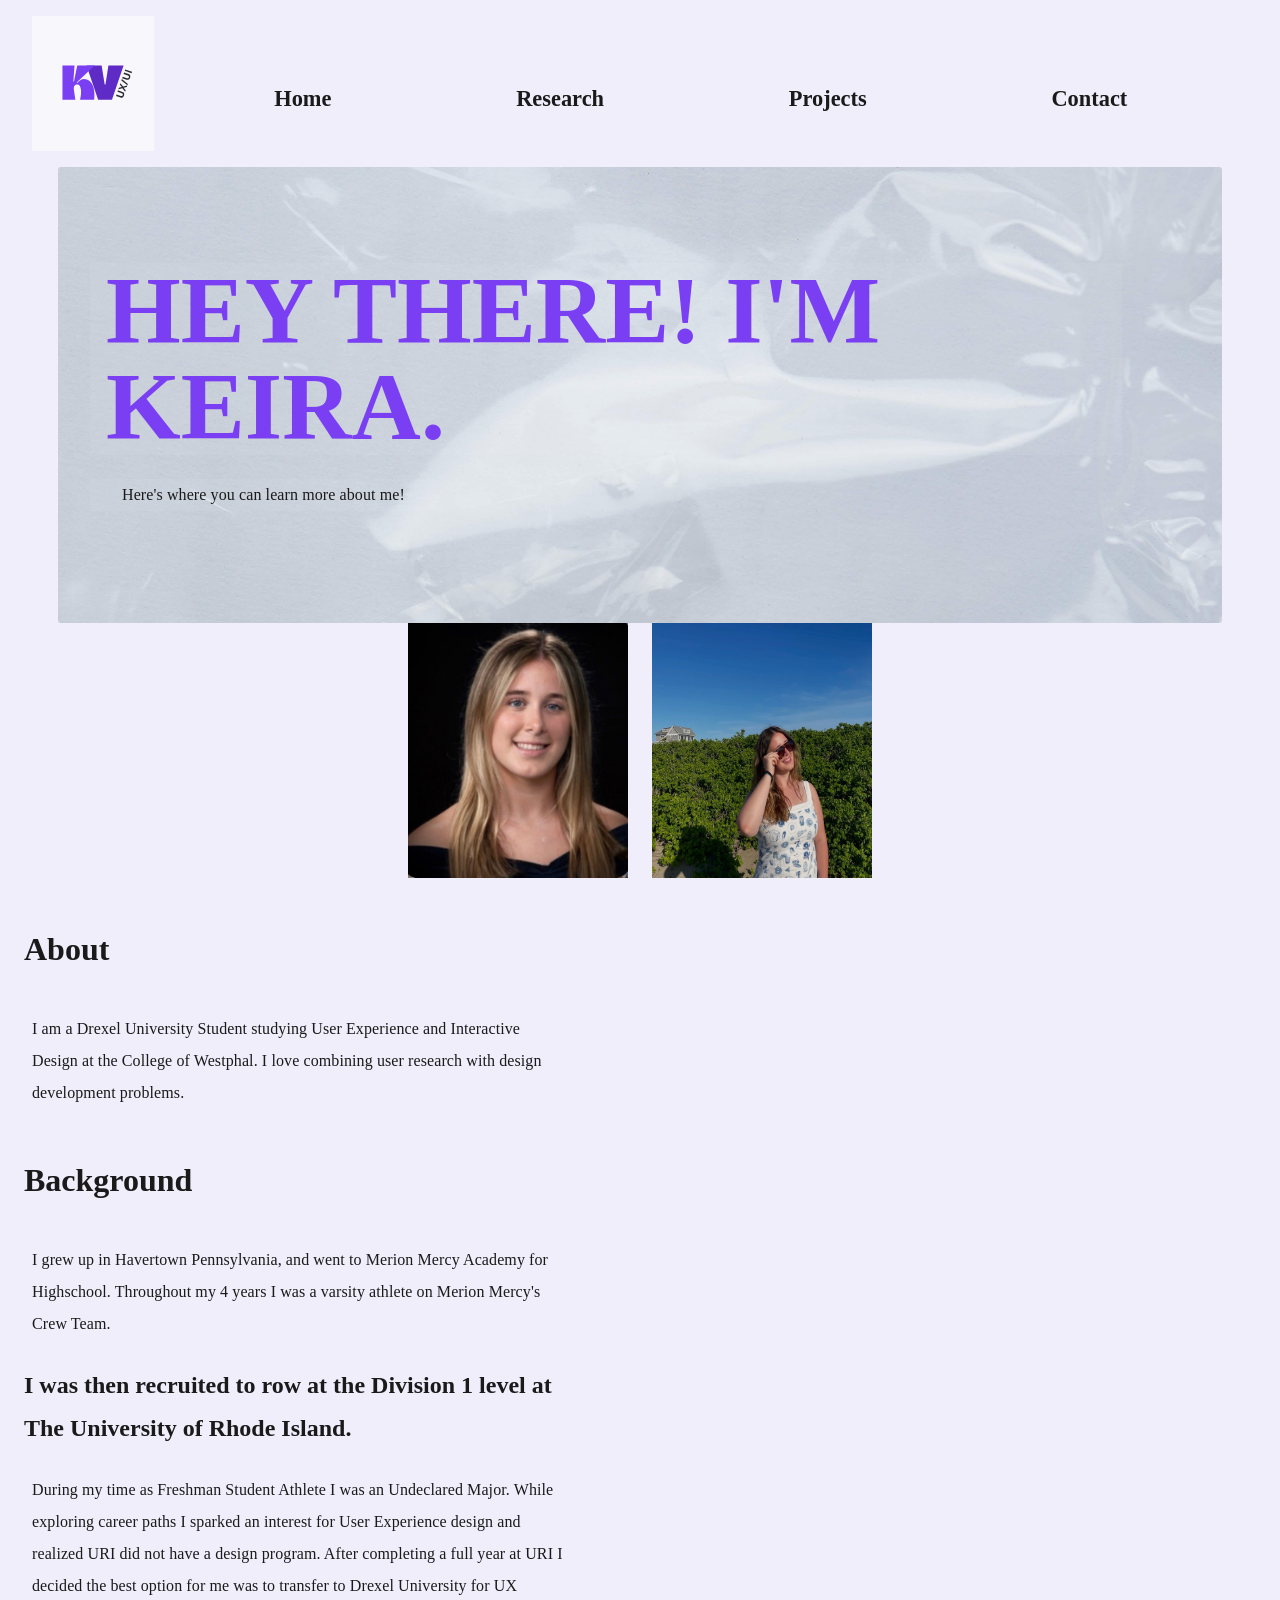
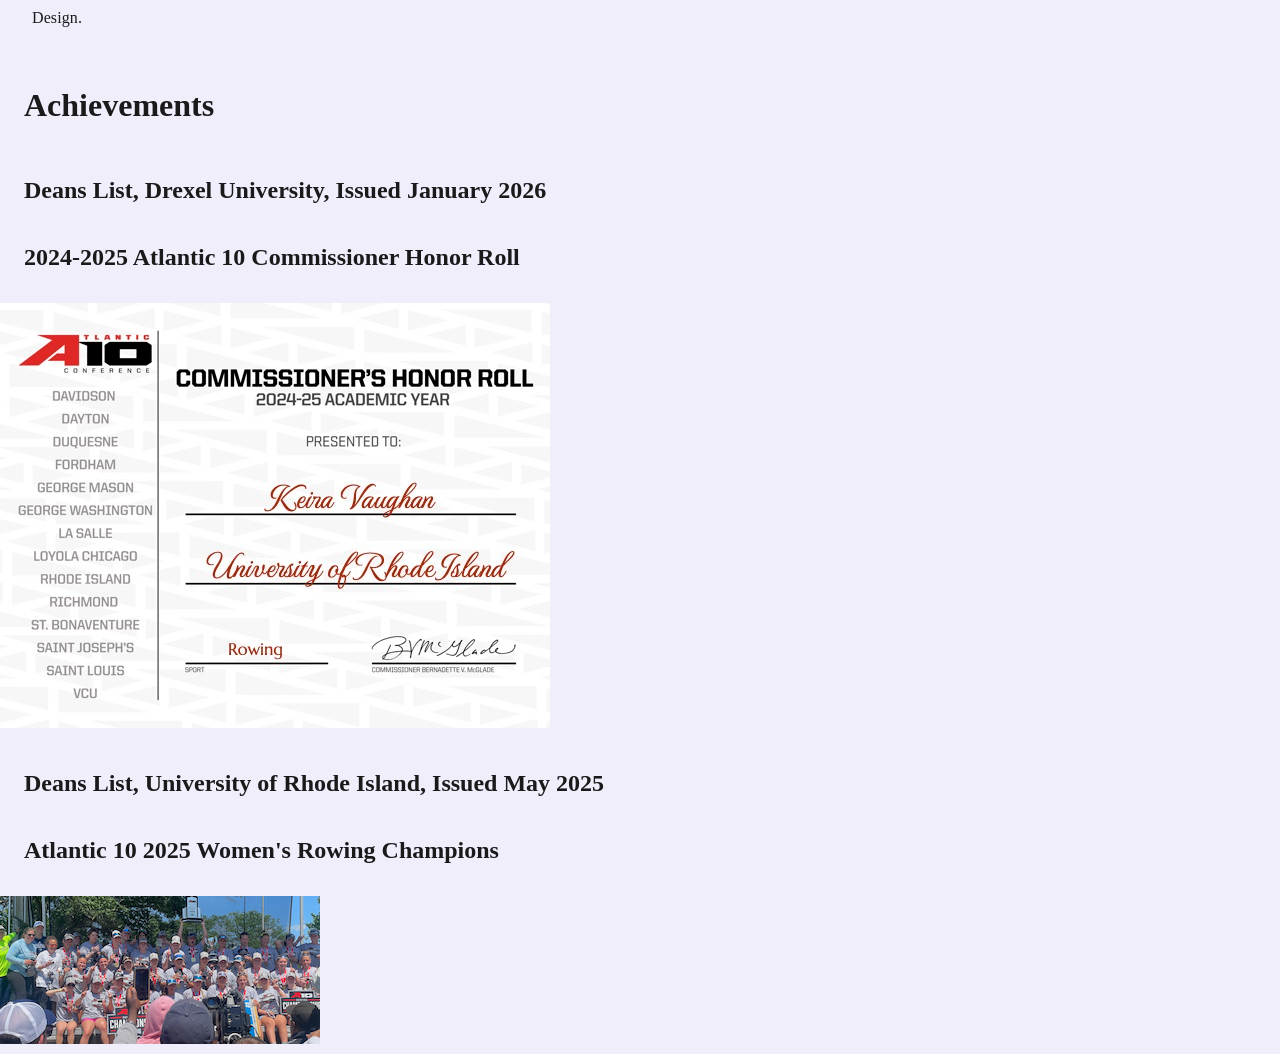
==== commit 6acd740c: "Fix bugs and errors in css had some extra files for some reason so i took those out" ====
--- a/aboutme.html
+++ b/aboutme.html
@@ -33,15 +33,12 @@
     </header>
     <section class="hero"> 
         <h1 class="hero-title">
-       Hey There! My name is Keira Vaughan.</h1>
+       HEY THERE! I'M KEIRA.</h1>
             <p class="hero-subtext">
-                Heres where you can learn more about me!</p>
+                Here's where you can learn more about me!</p>
     </section>
 <main>
   <section class="about">
-
-  <div class="about-container">
-  </div>
     <div class="about-images"> 
       <img 
       
@@ -77,14 +74,15 @@
    <p>During my time as Freshman Student Athlete I was an Undeclared Major. While exploring career paths I sparked an interest for User Experience design and realized URI did not have a design program. After completing a full year at URI I decided the best option for me was to transfer to Drexel University for UX Design. </p>
    </div> 
   </section>
-
+<section class="achievements">
    <h2>Achievements</h2>
    <h3>Deans List, Drexel University, Issued January 2026</h3>
-   <h3>2024-2025 Atlantic 10 Commisioners Honor Roll</h3>
-  <img src="media/a10pic.jpg" alt="Commisioners Honor Roll">
+   <h3>2024-2025 Atlantic 10 Commissioner Honor Roll</h3>
+  <img src="media/a10pic.jpg" alt="Commissioner Honor Roll">
   <h3>Deans List, University of Rhode Island, Issued May 2025</h3>
   <h3>Atlantic 10 2025 Women's Rowing Champions</h3>
   <img src="media/a-10copy.png" class="a-10champs" alt="My team winning the atlantic 10 rowing champinoship">
+</section>
 </main>
 </body>
   </html>
--- a/styles/style.css
+++ b/styles/style.css
@@ -7,11 +7,11 @@
     --font-weight-semibold:600;
     --font-weight-bold:700;
     --font-weight-ExtraBold:800;
-    --background: #f1eefb;
-   
+    --background: rgb(241, 238, 251);
+   --bg-opacity:rgba(254, 254, 254, 0.05);
     --text-main: #1A1A1A;
     --cards:#FFFF;
-    --text-secondary:#3a3a3a;
+    --secondary-text:#3a3a3a;
     --primary: #7A3FF2;
     --primary-hover: #5E2BC7;
     --accent-support:#F6874A;
@@ -20,46 +20,41 @@
      --link-color: #7A3FF2;
   --link-hover: #5E2BC7;
   --container:#f1eefb;
-
+}
+  .light-logo{
+    display: block;
+  }
+  .dark-logo{
+    display:none;
+  }
  
-}
+
 @media (prefers-color-scheme: dark) {
  :root {
     
     --background:#2B2B33;
-    --text-color:#ffff;
     --text-main:#FFFF;
-    --text-secondary:#A6A6A6;
+    --secondary-text:#a6a3a3;
     --primary:#9961FF;
     --primary-hover:#B48AFF;
      --accent-support:#FFA56C;
-     --secondary-text:#b1b1b1;
      --cards:#09090A;
      --info:#6AB0FF;
       --link-color: #9961FF;
     --link-hover: #B48AFF;
     --container:#000000;
+    --bg-opacity: rgba(43, 43, 51, 0.55);
  } 
-  html{ background-color:var(--background-dark);
-    } 
-       .project-card{ background-color: var(--background-dark);
-    }
-       
-    } 
-    .light-logo {
+       .project-card{ background-color: var(--background);
+    }  
+    .som-light {
     display: none;
   }
-
-  .dark-logo {
+  .som-dark {
     display: block;
   }
 
- 
-@media (prefers-color-scheme: light){
-    .dark-logo{display: none; }
-    .light-logo{display:block; }
-} 
-    
+}  
 /*Sora Font Family*/
 @font-face {
     font-family:'Sora';
@@ -187,6 +182,8 @@
     text-decoration: none;
     color: var(--text-main);
     position: relative;
+    font-size: 1.40rem;
+    font-weight: var(--font-weight-bold);
     transition: background-color 0.3s ease, color 0.3s ease;
 }
 .nav-links a::after{
@@ -250,19 +247,19 @@
     
 }
 .logo img {
-    height: 90px;
+    height: 15vh;
     width: auto;
 }
 
 .hero{
 background-image:url("../media/white-plastic.jpeg");
 background-size:cover;
+background-color: var(--bg-opacity);
 background-position:top;
 padding: 6rem 2rem;
 margin: 0 auto;
 max-width: 1100px;
 color:var(--text-main);
-text-shadow:3px 0.5px 6px var(--secondary-text);
 border-radius: 0.2rem;
 display: flex;
 flex-direction: column;
@@ -271,23 +268,29 @@
 }
 .hero-title{
     font-family: 'Sora';
-    font-weight: 800;
+    font-weight: var(--font-weight-ExtraBold);
     font-size: 6rem;
-    max-width: 900px;
-    line-height: 0.95;
-    letter-spacing: 0.05em;
+    max-width: 1000px;
+    line-height: 1.0;
+    letter-spacing: 0.05px;
     text-align: left;
     margin: 0;
+    background-color: var(--bg-opacity);
+    text-shadow:3px 0.5px 6px var(--primary-hover);
+    
 
 }
 .hero-subtext {
     font-family:'Sora';
-font-size: 1.2rem;
 max-width: 900px;
+font-size: 1rem;
 margin-top: 1.5rem;
-color: var(--text-secondary);
-text-align: left;
-}
+color: var(--text-main);
+font-weight: var(--font-weight-medium);
+text-align: left; 
+background-color: var(--bg-opacity);
+}
+/*fluid resizing for the hero on every page*/
 
 @media (max-width:1000px){
 .hero-title{
@@ -313,17 +316,21 @@
 @media (prefers-color-scheme: dark) {
   .hero {
     background-image: url("../media/blackplastic.jpeg");
-    color: var(--text-color-dark);
+    background-color: var(--background);
+
 }
 }
 @media (prefers-color-scheme: light){
     .hero{
         color: var(--primary);
-        
-    }
-}
-
-
+    }
+    .hero-title{
+        text-shadow:none;
+        box-shadow: none;
+    }
+}
+
+/*Text declarations*/
 
 body {
     font-family: 'Sora';
@@ -333,32 +340,27 @@
    background: var(--background);
    color: var(--text-main);
 }
-.container{
-max-width:1200px;
-margin:0 auto;
-padding:0 1.5rem;
-}
+
 h1 {
   font-family: 'Sora';
-  font-size: 2rem;
+  font-size: 2.5rem;
     font-weight:var(--font-weight-ExtraBold);
-   text-align: center;
+  padding: 0 1rem;
     margin-bottom: 1rem;
+    letter-spacing: -0.20px;
 }
 h2 {
     font-family: 'Sora';
     font-weight:var(--font-weight-bold);
-    font-size: 1.5rem;
-    padding-bottom: 0.5rem;
-    padding-top: 1rem;
-    padding: 0 1.5rem
+    font-size: 2rem;
+    padding: 1rem 1.5rem 0.5rem;
 }
 
 
 h3 {
     font-family: 'Sora';
     font-weight:var(--font-weight-semibold);
-    font-size: 1.25rem;
+    font-size: 1.50rem;
     padding-bottom: 1rem;
     padding-top: 1rem;
     padding:0 1.5rem
@@ -368,20 +370,26 @@
     font-size: 1rem;
     line-height: 2.0;
     padding: 0 2rem;
+    letter-spacing: 0.10px;
+  
    
 }
 li {
     font-family:'Sora';
     font-weight:var(--font-weight-regular);
     position: relative;
-    line-height: 1.9;
+    line-height: 2.0;
+    font-size: 1rem;
     padding: 0 2rem;
+    
 }
 ul{
     font-family:'Sora';
     font-weight:var(--font-weight-bold);
     position: relative;
     line-height: 1.6;
+    font-size: 1rem;
+   
 }
 
 .video-container {
@@ -391,7 +399,11 @@
   max-width: 700px;
   padding-top: 56.25%; 
 }
-
+.container{
+max-width:1200px;
+margin:0 auto;
+padding:0 1.5rem;
+}
 .video-container video {
   position: absolute;
   top: 0;
@@ -447,7 +459,6 @@
 }
 .project-card:hover{
     box-shadow:0 4px 10px var(--primary-hover);
-    transition: transform 0.3s ease-in-out, box-shadow 0.2s ease-in-out;
     transform: translateY(-3px);
 }
 .project-card img{
@@ -456,10 +467,16 @@
     height:auto;
     display:block;
 }
-.ppt{
-    width:auto;
-    height: auto;
-    display:flex;
+.project-feature {
+    background-color:var(--cards);
+    padding: 1.5rem;
+    box-shadow: 0 4px 10px var(--secondary-text);
+    transition: transform 0.2s ease, box-shadow 0.2s ease;
+    border-radius:10px;
+}
+.project-feature:hover{
+    box-shadow:0 4px 10px var(--primary-hover);
+    transform: translateY(-3px);
 }
 
 .project-container {
@@ -490,6 +507,7 @@
 }
 .overview-item p{
     margin:0;
+    color:var(--text-main)
 }
 @media (max-width:700px){
     .overview{
@@ -499,19 +517,31 @@
 .evaluation{
     display: grid;
     grid-template-columns:repeat(3, 1fr);
-    gap:2rem;
-    padding:1.5rem;
+    gap: 1.5rem;
+    border-radius: 0.5rem;
+    background-color: var(--cards);
+
+}
+.evaluation-item {
     line-height:1.5;
-    border-radius: 0.5rem;
-    color:#5E2BC7;
-    background-color: #f0eded;
+    color:var(--primary-hover);
+    flex-direction: column;
+    background-color: var(--cards);
+    padding: 0 1rem;
+    display:flex;
+    gap: 0.50rem;
+    
 }
 .evaluation-item h3{
     margin-bottom: 0.4rem;
     font-weight: 600;
+    color: var(--primary);
+
 }
 .evaluation-item p{
     margin:0;
+    color: var(--text-main);
+    line-height: 2.0;
 }
 @media (max-width:700px){
     .evaluation{
@@ -526,68 +556,44 @@
     transition: background-color 0.3s ease, color 0.3s ease;
     
 }
-@media (prefers-color-scheme: dark){
-    a{
-        color: var(--link-color);
-    }
-}
-a:hover{ 
-    color: var(--link-hover);
-
-left: 0;
-    transition: background-color 0.3s ease, color 0.3s ease;
-    bottom: 0;
-width: 0%;
-height: 2px;
-background-color: var(--accent-support);
-transition: width 0.4s ease-in-out;
-
-}
-/*.vscode,
-.adobeprmr,
-.adobephotoshop,
-.figma,
-.canva,
-.javascript,
-.css,
-.html,
-.adobeillustrator
-{
-    padding: 1rem;
-    display: grid;
-    columns: 3;
-    size: 2rem;
-    background-color: var(--primary-hover);
-    color: var(--background);
-     grid-template-columns: 1fr;
-     width:100%;
-    max-width:400px;
-    height:auto;
-} */
+
 .skills{
     display: grid;
-    grid-template-columns: repeat(auto-fit, minmax(200px, 1fr));
+    grid-template-columns: repeat(3, 1fr);
     gap: 1rem;
-    max-width: 700px;
+    max-width: 600px;
     margin: 0 auto;
 }
 .skills button {
-    padding: 1rem;
+    padding: 1rem 1rem;
     background-color: var(--primary-hover);
     color: var(--background);
     border: none;
     border-radius: 8px;
     cursor: pointer;
     font-size: 1rem;
-}
-@media (max-width: 800px) {
+    width: 100%;
+    text-align: center;
+    display: flex; 
+    align-items: center;
+    min-height: 45px;
+}
+/*Not supposed to click anywhere just wanted them to be laid out like little buttons*/
+@media ( max-width: 1500px) {
+    .skills {
+        grid-template-columns: repeat(3, 1fr);
+    }
+}
+@media (max-width: 1200px) {
     .skills {
         grid-template-columns: repeat(2, 1fr);
     }
 }
 
-@media (max-width: 500px) {
+@media (max-width: 600px) {
     .skills {
         grid-template-columns: 1fr;
     }
-}+}
+
+ 
